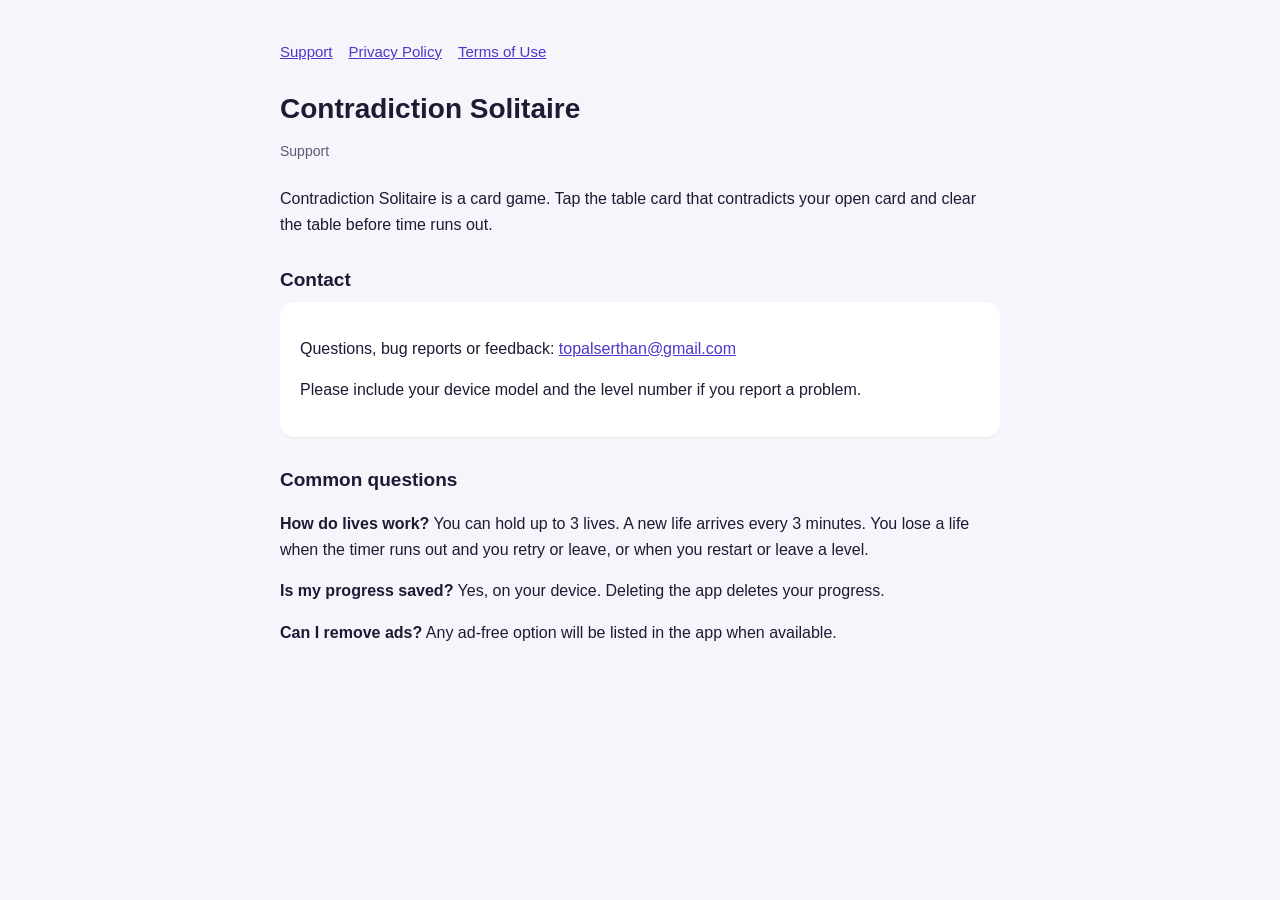
==== index.html @ 5108f126 "Support, privacy and terms pages Co-Authored-By: Claude Opus 5.5 <noreply@anthropic.com>" ====
<!doctype html><html lang="en"><head><meta charset="utf-8"><meta name="viewport" content="width=device-width,initial-scale=1"><title>Contradiction Solitaire · Support</title><link rel="stylesheet" href="style.css"></head><body><main>
<nav><a href="./">Support</a><a href="privacy.html">Privacy Policy</a><a href="terms.html">Terms of Use</a></nav>
<h1>Contradiction Solitaire</h1><p class="meta">Support</p>
<p>Contradiction Solitaire is a card game. Tap the table card that contradicts your open card and clear the table before time runs out.</p>
<h2>Contact</h2><div class="card"><p>Questions, bug reports or feedback: <a href="mailto:topalserthan@gmail.com">topalserthan@gmail.com</a></p><p>Please include your device model and the level number if you report a problem.</p></div>
<h2>Common questions</h2>
<p><b>How do lives work?</b> You can hold up to 3 lives. A new life arrives every 3 minutes. You lose a life when the timer runs out and you retry or leave, or when you restart or leave a level.</p>
<p><b>Is my progress saved?</b> Yes, on your device. Deleting the app deletes your progress.</p>
<p><b>Can I remove ads?</b> Any ad-free option will be listed in the app when available.</p>
</main></body></html>
---- style.css ----
:root{--bg:#f6f5fb;--ink:#1d1a33;--mute:#5d5a73;--acc:#4a38c9}
*{box-sizing:border-box}body{margin:0;background:var(--bg);color:var(--ink);font:16px/1.6 -apple-system,BlinkMacSystemFont,"Segoe UI",Roboto,sans-serif;padding:0 16px}
main{max-width:720px;margin:0 auto;padding:40px 0 60px}h1{font-size:28px;line-height:1.2;margin:0 0 6px}h2{font-size:19px;margin:28px 0 6px}
p,li{color:var(--ink)}.meta{color:var(--mute);font-size:14px;margin-bottom:24px}a{color:var(--acc)}nav{display:flex;gap:16px;flex-wrap:wrap;margin-bottom:28px;font-size:15px}
.card{background:#fff;border-radius:14px;padding:18px 20px;box-shadow:0 1px 0 rgba(0,0,0,.06)}
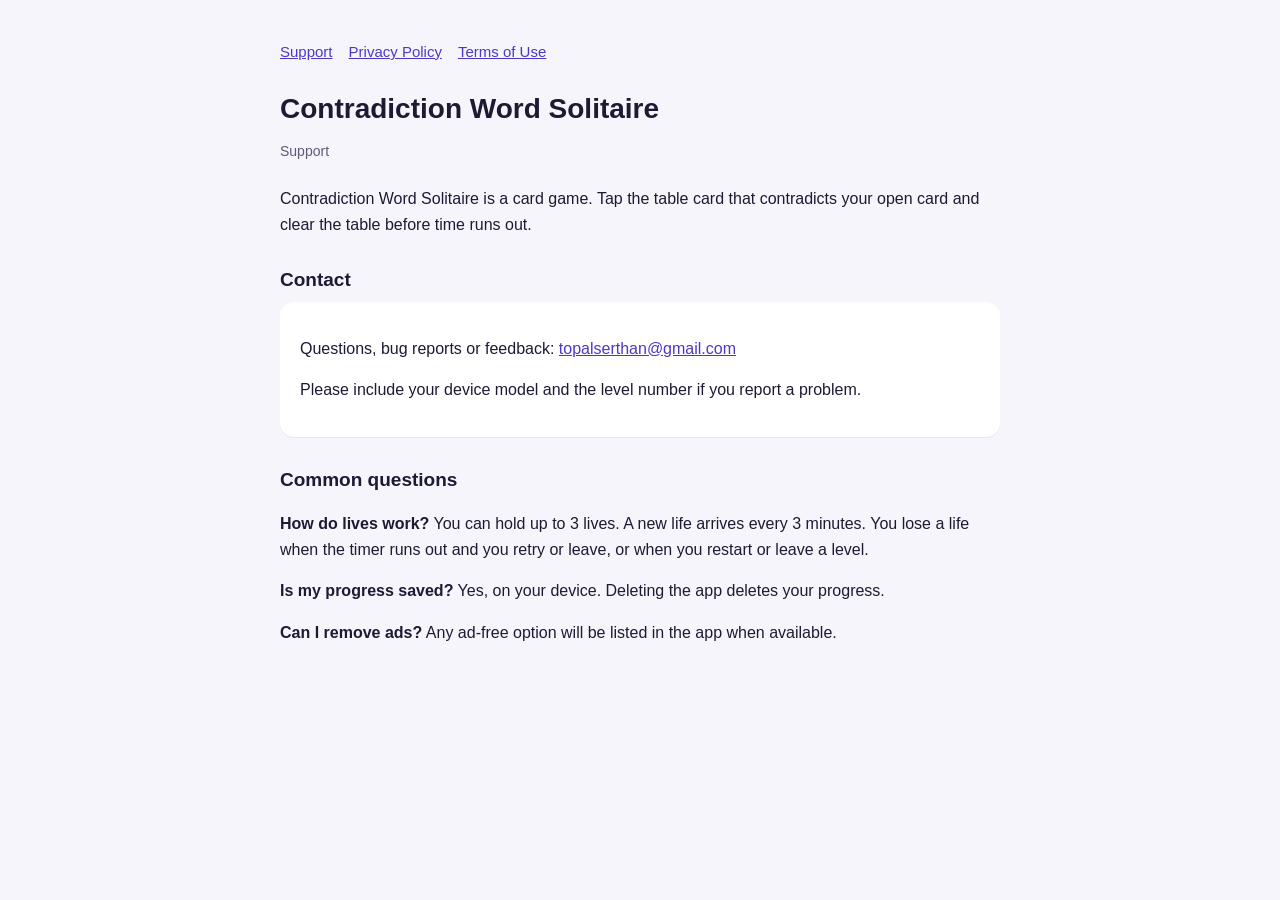
==== commit 572df2ef: "Use store name Contradiction Word Solitaire Co-Authored-By: Claude Opus 5.5 <noreply@anthropic.com>" ====
--- a/index.html
+++ b/index.html
@@ -1,7 +1,7 @@
-<!doctype html><html lang="en"><head><meta charset="utf-8"><meta name="viewport" content="width=device-width,initial-scale=1"><title>Contradiction Solitaire · Support</title><link rel="stylesheet" href="style.css"></head><body><main>
+<!doctype html><html lang="en"><head><meta charset="utf-8"><meta name="viewport" content="width=device-width,initial-scale=1"><title>Contradiction Word Solitaire · Support</title><link rel="stylesheet" href="style.css"></head><body><main>
 <nav><a href="./">Support</a><a href="privacy.html">Privacy Policy</a><a href="terms.html">Terms of Use</a></nav>
-<h1>Contradiction Solitaire</h1><p class="meta">Support</p>
-<p>Contradiction Solitaire is a card game. Tap the table card that contradicts your open card and clear the table before time runs out.</p>
+<h1>Contradiction Word Solitaire</h1><p class="meta">Support</p>
+<p>Contradiction Word Solitaire is a card game. Tap the table card that contradicts your open card and clear the table before time runs out.</p>
 <h2>Contact</h2><div class="card"><p>Questions, bug reports or feedback: <a href="mailto:topalserthan@gmail.com">topalserthan@gmail.com</a></p><p>Please include your device model and the level number if you report a problem.</p></div>
 <h2>Common questions</h2>
 <p><b>How do lives work?</b> You can hold up to 3 lives. A new life arrives every 3 minutes. You lose a life when the timer runs out and you retry or leave, or when you restart or leave a level.</p>
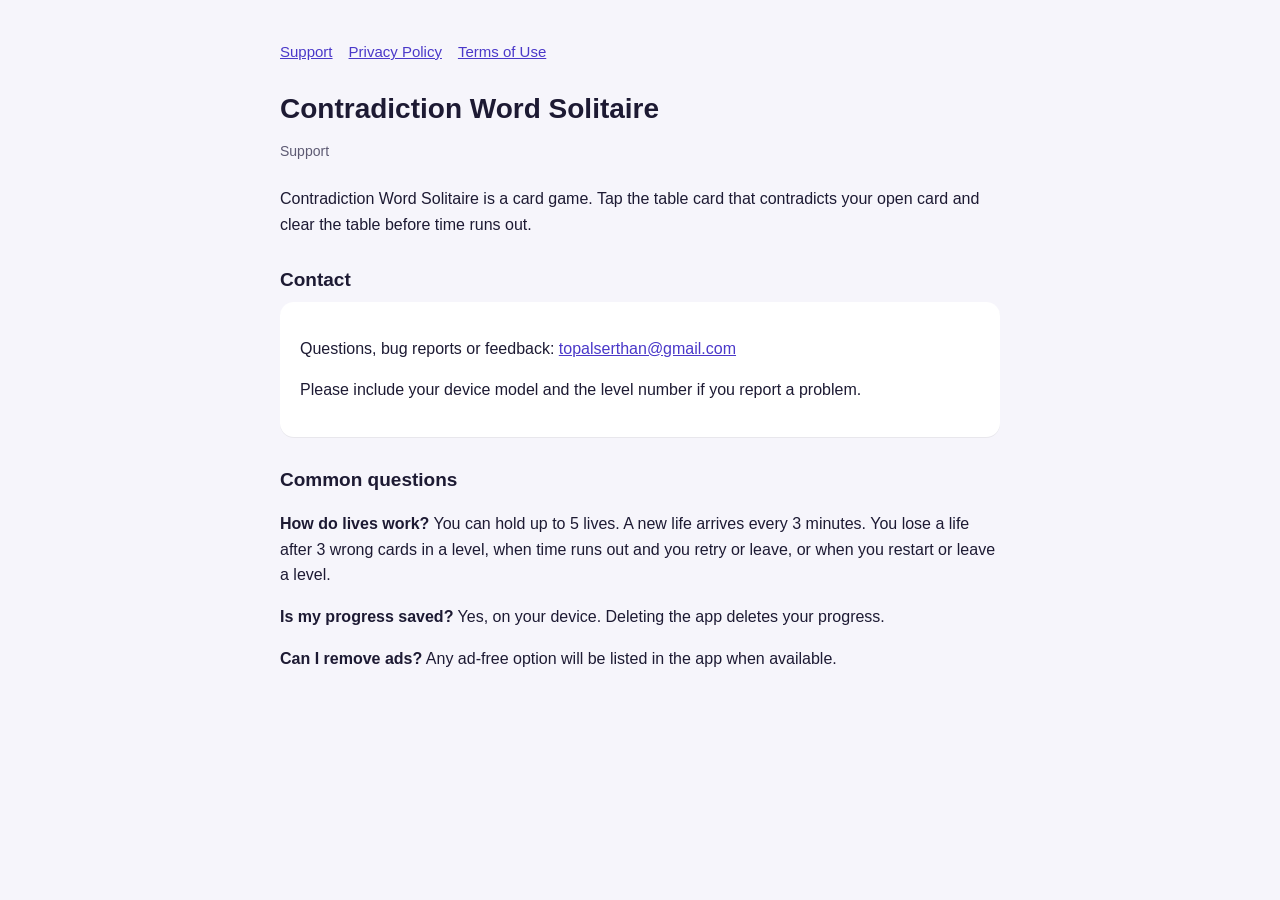
==== commit 7679d012: "Update lives FAQ Co-Authored-By: Claude Opus 5.5 <noreply@anthropic.com>" ====
--- a/index.html
+++ b/index.html
@@ -4,7 +4,7 @@
 <p>Contradiction Word Solitaire is a card game. Tap the table card that contradicts your open card and clear the table before time runs out.</p>
 <h2>Contact</h2><div class="card"><p>Questions, bug reports or feedback: <a href="mailto:topalserthan@gmail.com">topalserthan@gmail.com</a></p><p>Please include your device model and the level number if you report a problem.</p></div>
 <h2>Common questions</h2>
-<p><b>How do lives work?</b> You can hold up to 3 lives. A new life arrives every 3 minutes. You lose a life when the timer runs out and you retry or leave, or when you restart or leave a level.</p>
+<p><b>How do lives work?</b> You can hold up to 5 lives. A new life arrives every 3 minutes. You lose a life after 3 wrong cards in a level, when time runs out and you retry or leave, or when you restart or leave a level.</p>
 <p><b>Is my progress saved?</b> Yes, on your device. Deleting the app deletes your progress.</p>
 <p><b>Can I remove ads?</b> Any ad-free option will be listed in the app when available.</p>
 </main></body></html>
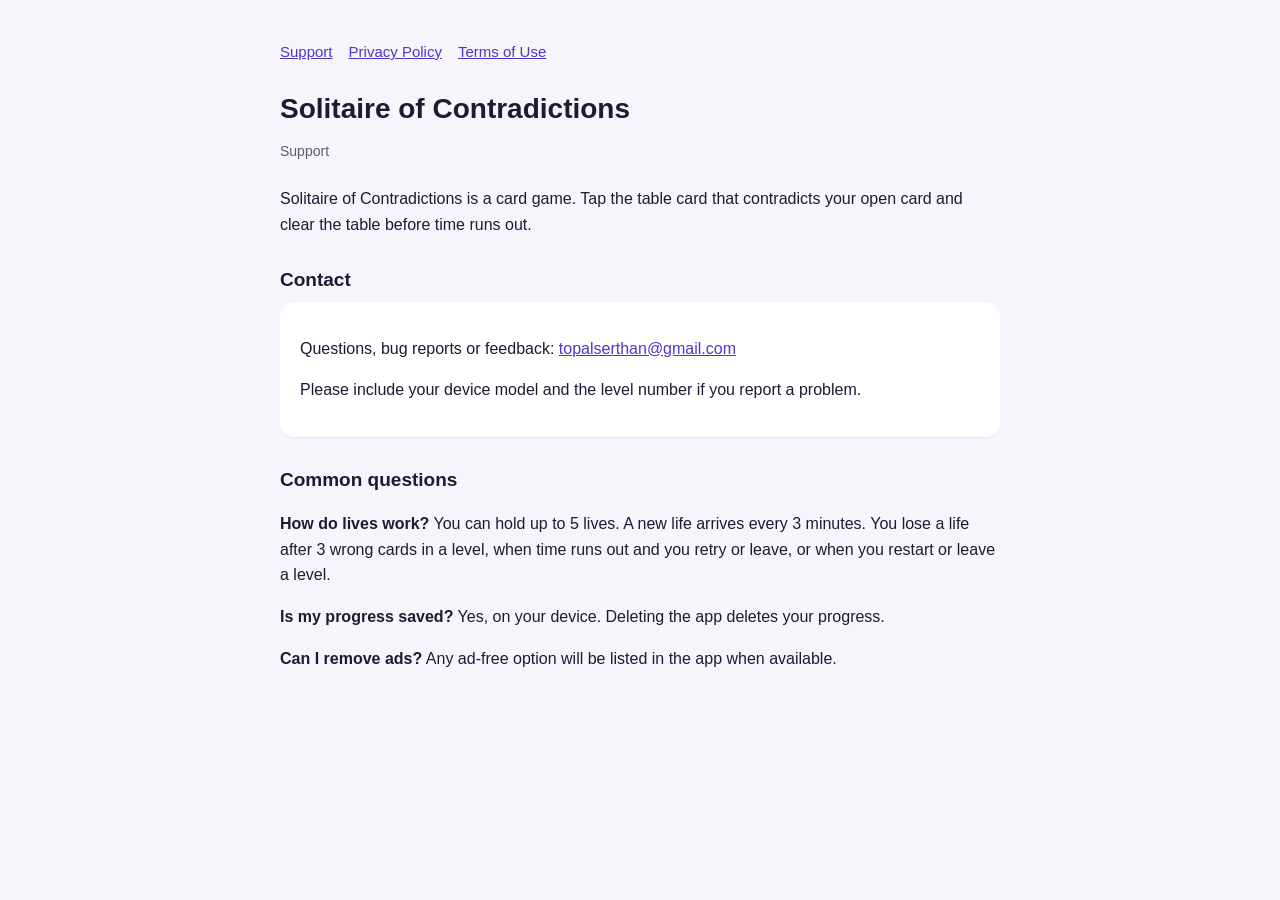
==== commit 61cc963a: "Rename app to Solitaire of Contradictions Co-Authored-By: Claude Opus 5.5 <noreply@anthropic.com>" ====
--- a/index.html
+++ b/index.html
@@ -1,7 +1,7 @@
-<!doctype html><html lang="en"><head><meta charset="utf-8"><meta name="viewport" content="width=device-width,initial-scale=1"><title>Contradiction Word Solitaire · Support</title><link rel="stylesheet" href="style.css"></head><body><main>
+<!doctype html><html lang="en"><head><meta charset="utf-8"><meta name="viewport" content="width=device-width,initial-scale=1"><title>Solitaire of Contradictions · Support</title><link rel="stylesheet" href="style.css"></head><body><main>
 <nav><a href="./">Support</a><a href="privacy.html">Privacy Policy</a><a href="terms.html">Terms of Use</a></nav>
-<h1>Contradiction Word Solitaire</h1><p class="meta">Support</p>
-<p>Contradiction Word Solitaire is a card game. Tap the table card that contradicts your open card and clear the table before time runs out.</p>
+<h1>Solitaire of Contradictions</h1><p class="meta">Support</p>
+<p>Solitaire of Contradictions is a card game. Tap the table card that contradicts your open card and clear the table before time runs out.</p>
 <h2>Contact</h2><div class="card"><p>Questions, bug reports or feedback: <a href="mailto:topalserthan@gmail.com">topalserthan@gmail.com</a></p><p>Please include your device model and the level number if you report a problem.</p></div>
 <h2>Common questions</h2>
 <p><b>How do lives work?</b> You can hold up to 5 lives. A new life arrives every 3 minutes. You lose a life after 3 wrong cards in a level, when time runs out and you retry or leave, or when you restart or leave a level.</p>
